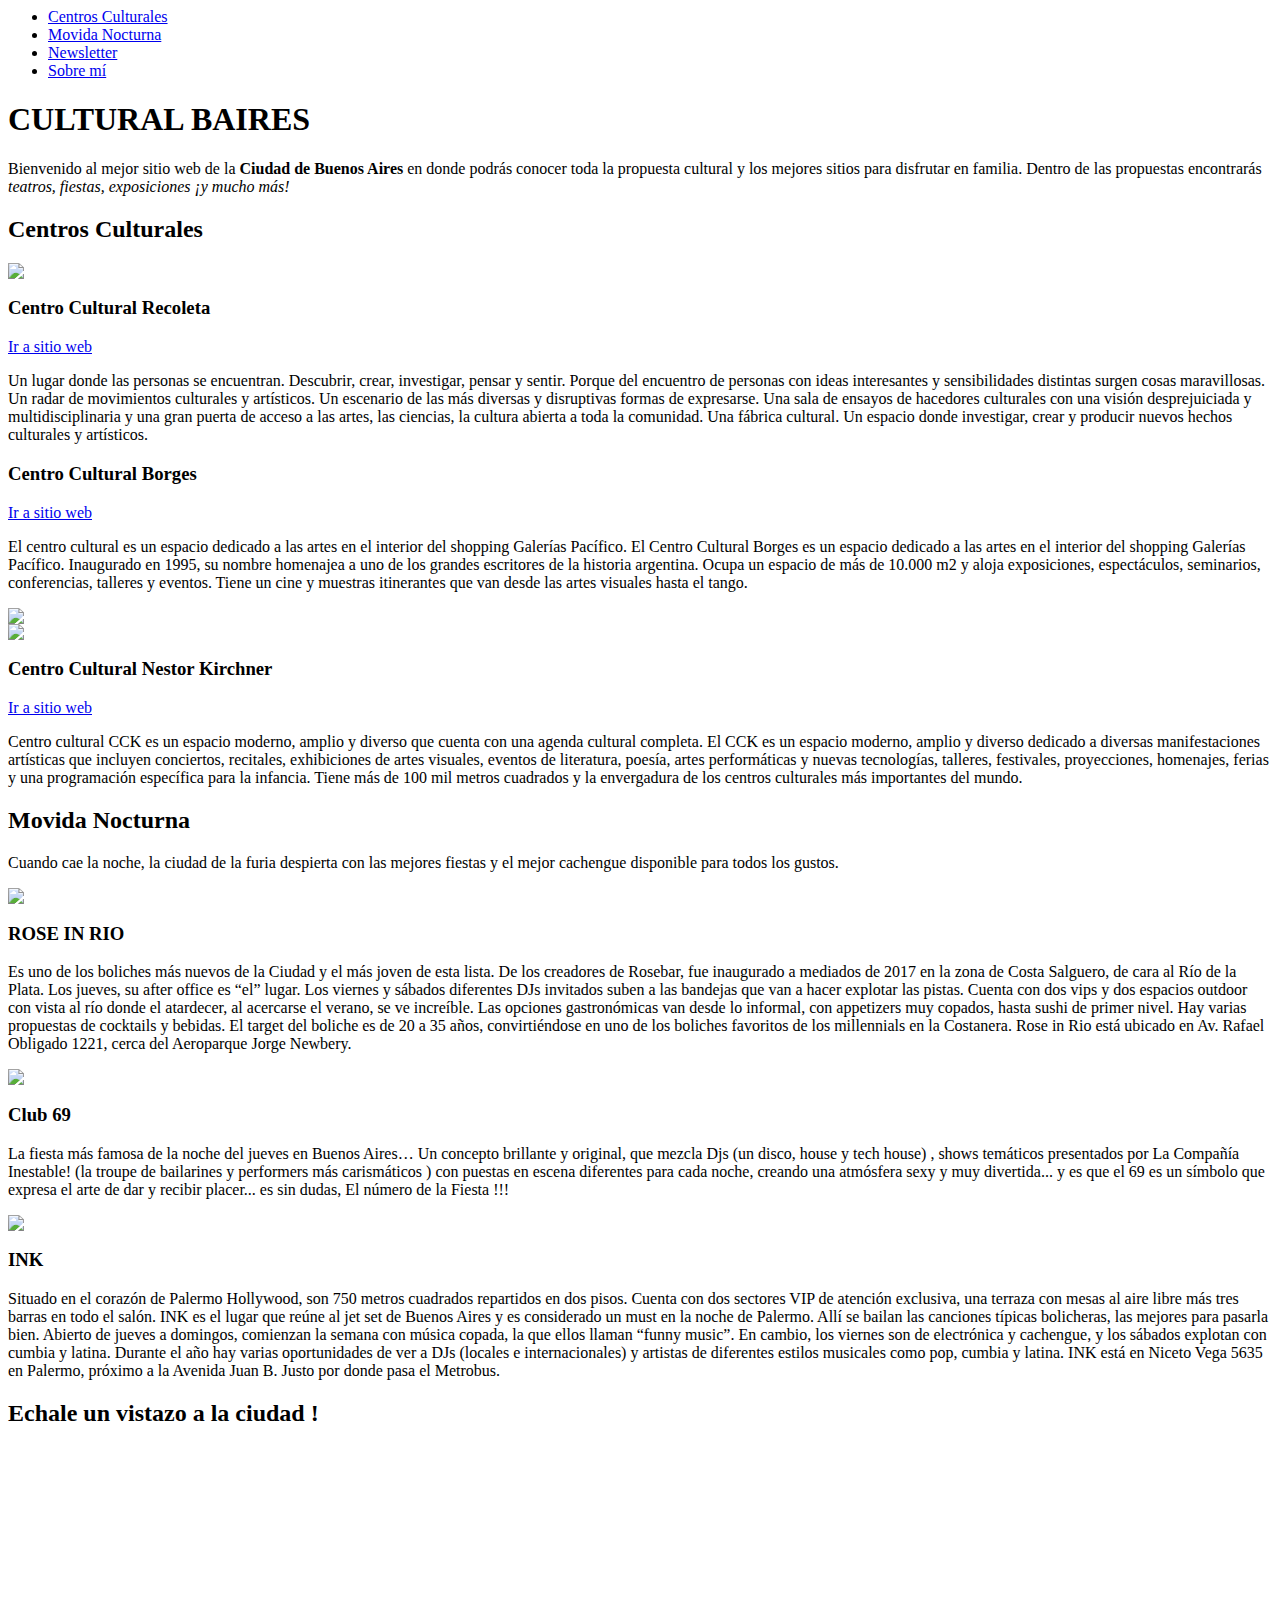
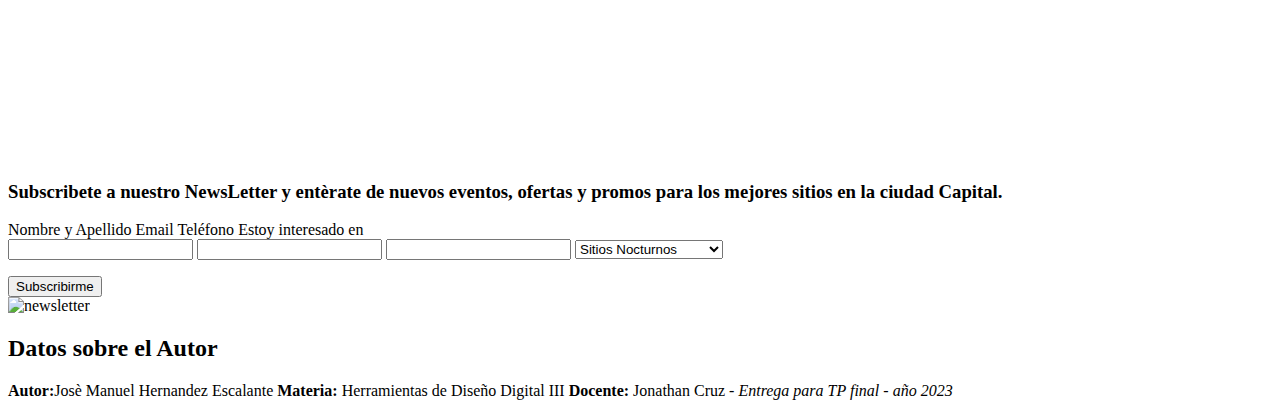
==== index.html @ 1511f548 "primer" ====
<html>
  <head>
    <link rel="preconnect" href="https://fonts.googleapis.com" />
    <link rel="preconnect" href="https://fonts.gstatic.com" crossorigin />
    <link
      href="https://fonts.googleapis.com/css2?family=Ysabeau+Infant:ital,wght@0,100;0,500;1,100;1,200;1,500&display=swap"
      rel="stylesheet"
    />
    <link rel="stylesheet" href="css/style.css" />
    <title>Cultural Baires</title>
  </head>
  <body>
    <header>
  <ul>
        <li><a href="#centros-culturales">Centros Culturales </a></li>
        <li><a href="#movida-nocturna">Movida Nocturna </a></li>
        <li><a href="#newsletter">Newsletter </a></li>
        <li><a href="#sobre-mi">Sobre mí </a></li>
      </ul>
    
    </header>
    <main>
      <h1 style="position: sticky;">CULTURAL BAIRES</h1>
      <p class="intro">
        Bienvenido al mejor sitio web de la <b>Ciudad de Buenos Aires</b> en
        donde podrás conocer toda la propuesta cultural y los mejores sitios
        para disfrutar en familia. Dentro de las propuestas encontrarás
        <i>teatros, fiestas, exposiciones ¡y mucho más!</i>
      </p>

      <section id="centros-culturales">
        <h2>Centros Culturales</h2>
        <div class="cultural-box">
          <img
            class="imagen-cultural imagen-cultural-border-violeta"
            src="images/centro-cultural-recoleta.jpg"
          />

          <div class="tarjeta-cultura tarjeta-cultura-amarillo">
            <h3>Centro Cultural Recoleta</h3>
            <a href="http://www.centroculturalrecoleta.org/">Ir a sitio web</a>
            <p>
              Un lugar donde las personas se encuentran. Descubrir, crear,
              investigar, pensar y sentir. Porque del encuentro de personas con
              ideas interesantes y sensibilidades distintas surgen cosas
              maravillosas. Un radar de movimientos culturales y artísticos. Un
              escenario de las más diversas y disruptivas formas de expresarse.
              Una sala de ensayos de hacedores culturales con una visión
              desprejuiciada y multidisciplinaria y una gran puerta de acceso a
              las artes, las ciencias, la cultura abierta a toda la comunidad.
              Una fábrica cultural. Un espacio donde investigar, crear y
              producir nuevos hechos culturales y artísticos.
            </p>
          </div>
        </div>

        <div class="cultural-box">
          <div class="tarjeta-cultura tarjeta-cultura-verde">
            <h3>Centro Cultural Borges</h3>
            <a
              href="https://turismo.buenosaires.gob.ar/es/otros-establecimientos/centro-cultural-borges"
              >Ir a sitio web</a
            >
            <p>
              El centro cultural es un espacio dedicado a las artes en el
              interior del shopping Galerías Pacífico. El Centro Cultural Borges
              es un espacio dedicado a las artes en el interior del shopping
              Galerías Pacífico. Inaugurado en 1995, su nombre homenajea a uno
              de los grandes escritores de la historia argentina. Ocupa un
              espacio de más de 10.000 m2 y aloja exposiciones, espectáculos,
              seminarios, conferencias, talleres y eventos. Tiene un cine y
              muestras itinerantes que van desde las artes visuales hasta el
              tango.
            </p>
          </div>
          <img
            class="imagen-cultural imagen-cultural-border-azul"
            src="images/centro-cultural-borges.jpg"
          />
        </div>

        <div class="cultural-box"> 
<img
          class="imagen-cultural imagen-cultural-border-violeta"
          src="images/cck.jpg"
        />
        <div class="tarjeta-cultura tarjeta-cultura-amarillo">
        <h3>Centro Cultural Nestor Kirchner</h3>
        <a
          href="https://turismo.buenosaires.gob.ar/es/otros-establecimientos/cck"
          >Ir a sitio web</a
        >
        <p>
          Centro cultural CCK es un espacio moderno, amplio y diverso que cuenta
          con una agenda cultural completa. El CCK es un espacio moderno, amplio
          y diverso dedicado a diversas manifestaciones artísticas que incluyen
          conciertos, recitales, exhibiciones de artes visuales, eventos de
          literatura, poesía, artes performáticas y nuevas tecnologías,
          talleres, festivales, proyecciones, homenajes, ferias y una
          programación específica para la infancia. Tiene más de 100 mil metros
          cuadrados y la envergadura de los centros culturales más importantes
          del mundo.
        </p>

        </div>
        
      </section>

      <section id="movida-nocturna">
        <h2>Movida Nocturna</h2>
        <p class="intro-movida">
          Cuando cae la noche, la ciudad de la furia despierta con las mejores
          fiestas y el mejor cachengue disponible para todos los gustos.
        </p>

       
<div class="movida-box">
 <div class="parrafo-movida">
 <img class="movida-imagen" src="images/rose-in-rio.jpg" />
 <h3>ROSE IN RIO</h3>
        <p>
          Es uno de los boliches más nuevos de la Ciudad y el más joven de esta
          lista. De los creadores de Rosebar, fue inaugurado a mediados de 2017
          en la zona de Costa Salguero, de cara al Río de la Plata. Los jueves,
          su after office es “el” lugar. Los viernes y sábados diferentes DJs
          invitados suben a las bandejas que van a hacer explotar las pistas.
          Cuenta con dos vips y dos espacios outdoor con vista al río donde el
          atardecer, al acercarse el verano, se ve increíble. Las opciones
          gastronómicas van desde lo informal, con appetizers muy copados, hasta
          sushi de primer nivel. Hay varias propuestas de cocktails y bebidas.
          El target del boliche es de 20 a 35 años, convirtiéndose en uno de los
          boliches favoritos de los millennials en la Costanera. Rose in Rio
          está ubicado en Av. Rafael Obligado 1221, cerca del Aeroparque Jorge
          Newbery.
        </p>
        </div>
       
        <div class="parrafo-movida">
        <img class="movida-imagen" src="images/club-69.jpg" />
        <h3>Club 69</h3>
        <p>
          La fiesta más famosa de la noche del jueves en Buenos Aires… Un
          concepto brillante y original, que mezcla Djs (un disco, house y tech
          house) , shows temáticos presentados por La Compañía Inestable! (la
          troupe de bailarines y performers más carismáticos ) con puestas en
          escena diferentes para cada noche, creando una atmósfera sexy y muy
          divertida... y es que el 69 es un símbolo que expresa el arte de dar y
          recibir placer... es sin dudas, El número de la Fiesta !!!
        </p>
        </div>

        <div class="parrafo-movida">
 <img class="movida-imagen" src="images/ink.jfif" />
        <h3>INK</h3>
        <p>
          Situado en el corazón de Palermo Hollywood, son 750 metros cuadrados
          repartidos en dos pisos. Cuenta con dos sectores VIP de atención
          exclusiva, una terraza con mesas al aire libre más tres barras en todo
          el salón. INK es el lugar que reúne al jet set de Buenos Aires y es
          considerado un must en la noche de Palermo. Allí se bailan las
          canciones típicas bolicheras, las mejores para pasarla bien. Abierto
          de jueves a domingos, comienzan la semana con música copada, la que
          ellos llaman “funny music”. En cambio, los viernes son de electrónica
          y cachengue, y los sábados explotan con cumbia y latina. Durante el
          año hay varias oportunidades de ver a DJs (locales e internacionales)
          y artistas de diferentes estilos musicales como pop, cumbia y latina.
          INK está en Niceto Vega 5635 en Palermo, próximo a la Avenida Juan B.
          Justo por donde pasa el Metrobus.
        </p>

        </div>

</div>
       
       
      </section>

      <h2> Echale un vistazo a la ciudad ! </h2>

<div class="video">
  <iframe 
        width="560"
        height="315"
        src="https://www.youtube.com/embed/fC96mBBFLbI"
        title="YouTube video player"
        frameborder="0"
        allow="accelerometer; autoplay; clipboard-write; encrypted-media; gyroscope; picture-in-picture; web-share"
        allowfullscreen
      ></iframe>


</div>
    
      <section id="newsletter">
        <h3 class="titulo-newsletter">
          Subscribete a nuestro NewsLetter y entèrate de nuevos eventos, ofertas
          y promos para los mejores sitios en la ciudad Capital.
        </h3>

        <div class="form-general"> 
<div>
<div class="form-box"> 

            <div class="form-label">
 <label>Nombre y Apellido</label>
 <label>Email</label>
<label>Teléfono</label> 
<label>Estoy interesado en </label>
        </div>

             <form action="SolicitudEnviada.html">
          <div class="form-label">
          <input type="text" />
<input type="email" />
          <input type="tel" />
 <select>
            <option value="1">Sitios Nocturnos</option>
            <option value="2">Sitios Gastronómicos</option>
            <option value="3">Centros Culturales</option>
            <option value="4">Movida Bohemia</option>
          </select>

          </div>
        </div>
      
            

          
          

          


         
         

          <button type="submit">Subscribirme</button>
        </form>
        </div>

        <div>
<img class="notificacion" src="images/newsletter.png" alt="newsletter">

        </div>


        </div>
        
        
     
      </section>

      <footer id="sobre-mi">
        <h2>Datos sobre el Autor</h2>
        <p class="autor">
          <b> Autor:</b>Josè Manuel Hernandez Escalante 
          <b> Materia:</b> Herramientas de Diseño
          Digital III <b> Docente:</b> Jonathan Cruz - 
          <i>Entrega para TP final - año 2023</i>
        </p>
      </footer>
    </main>
  </body>
</html>
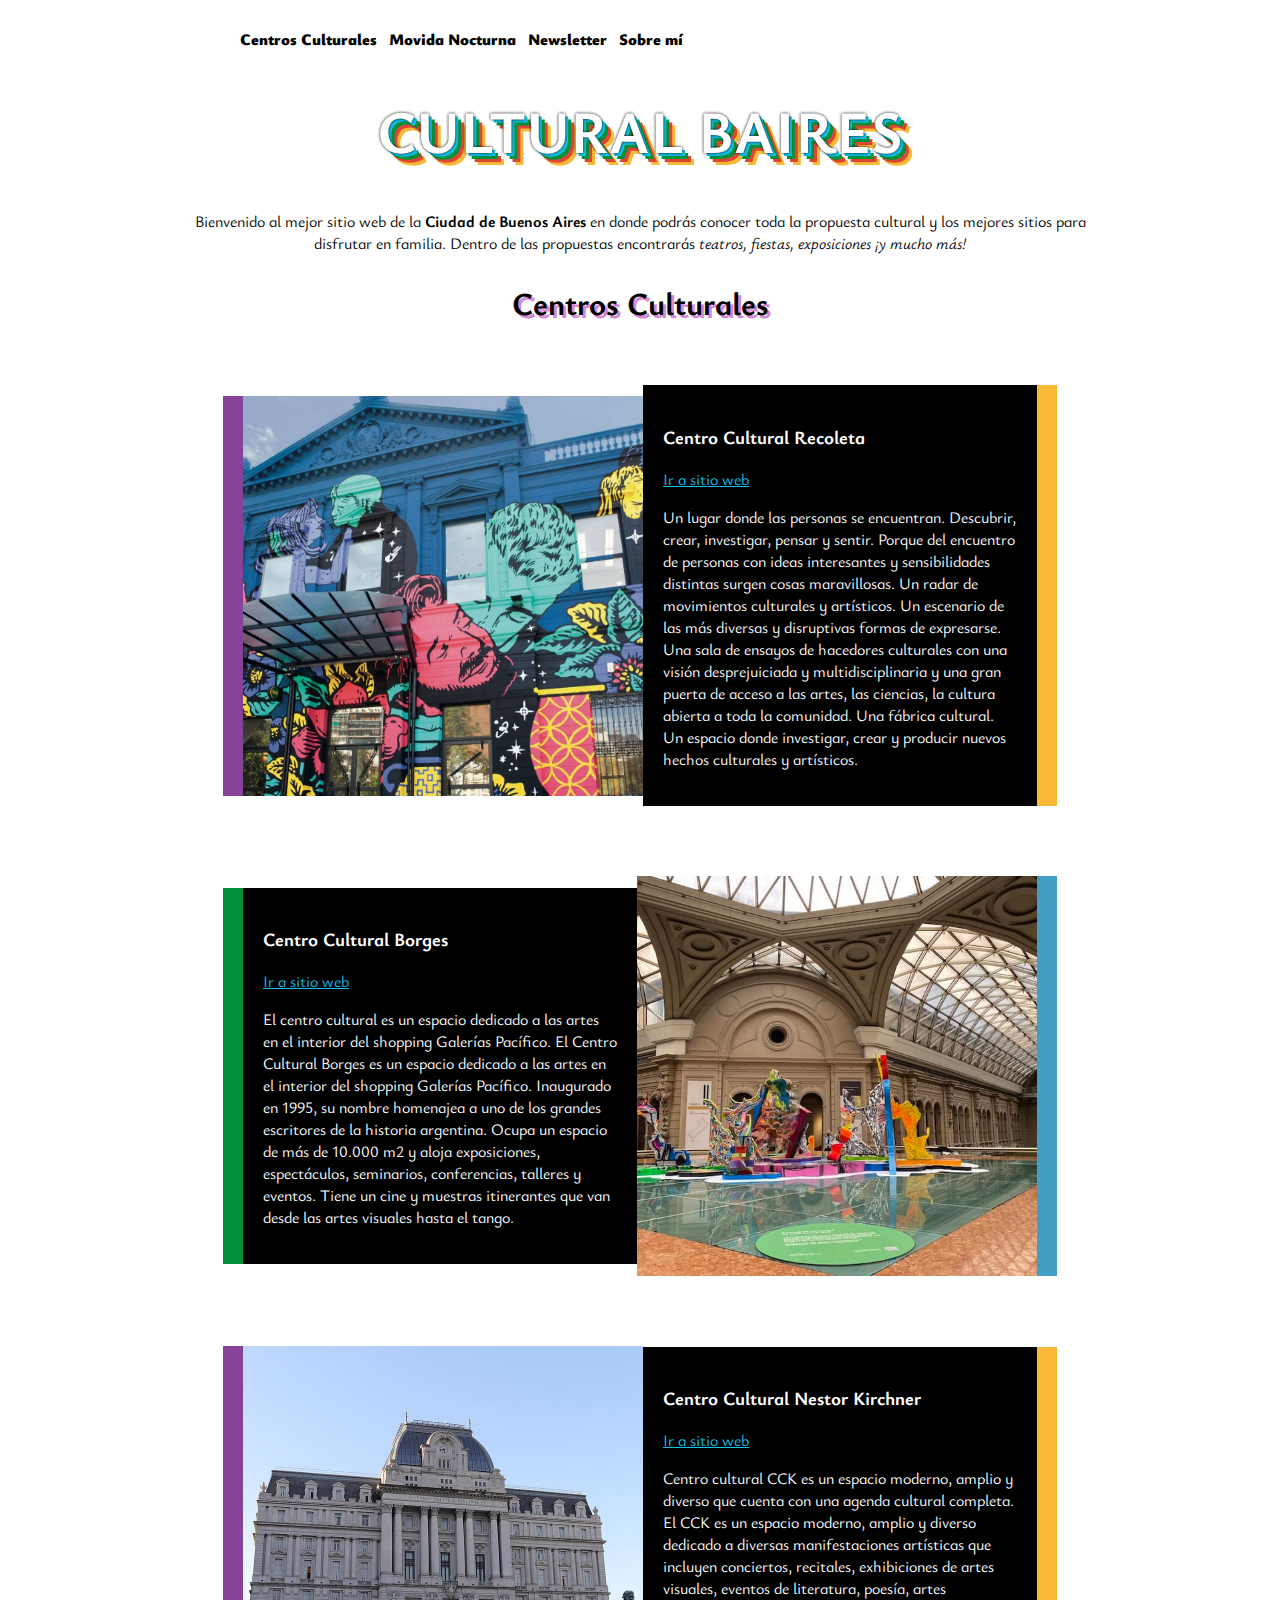
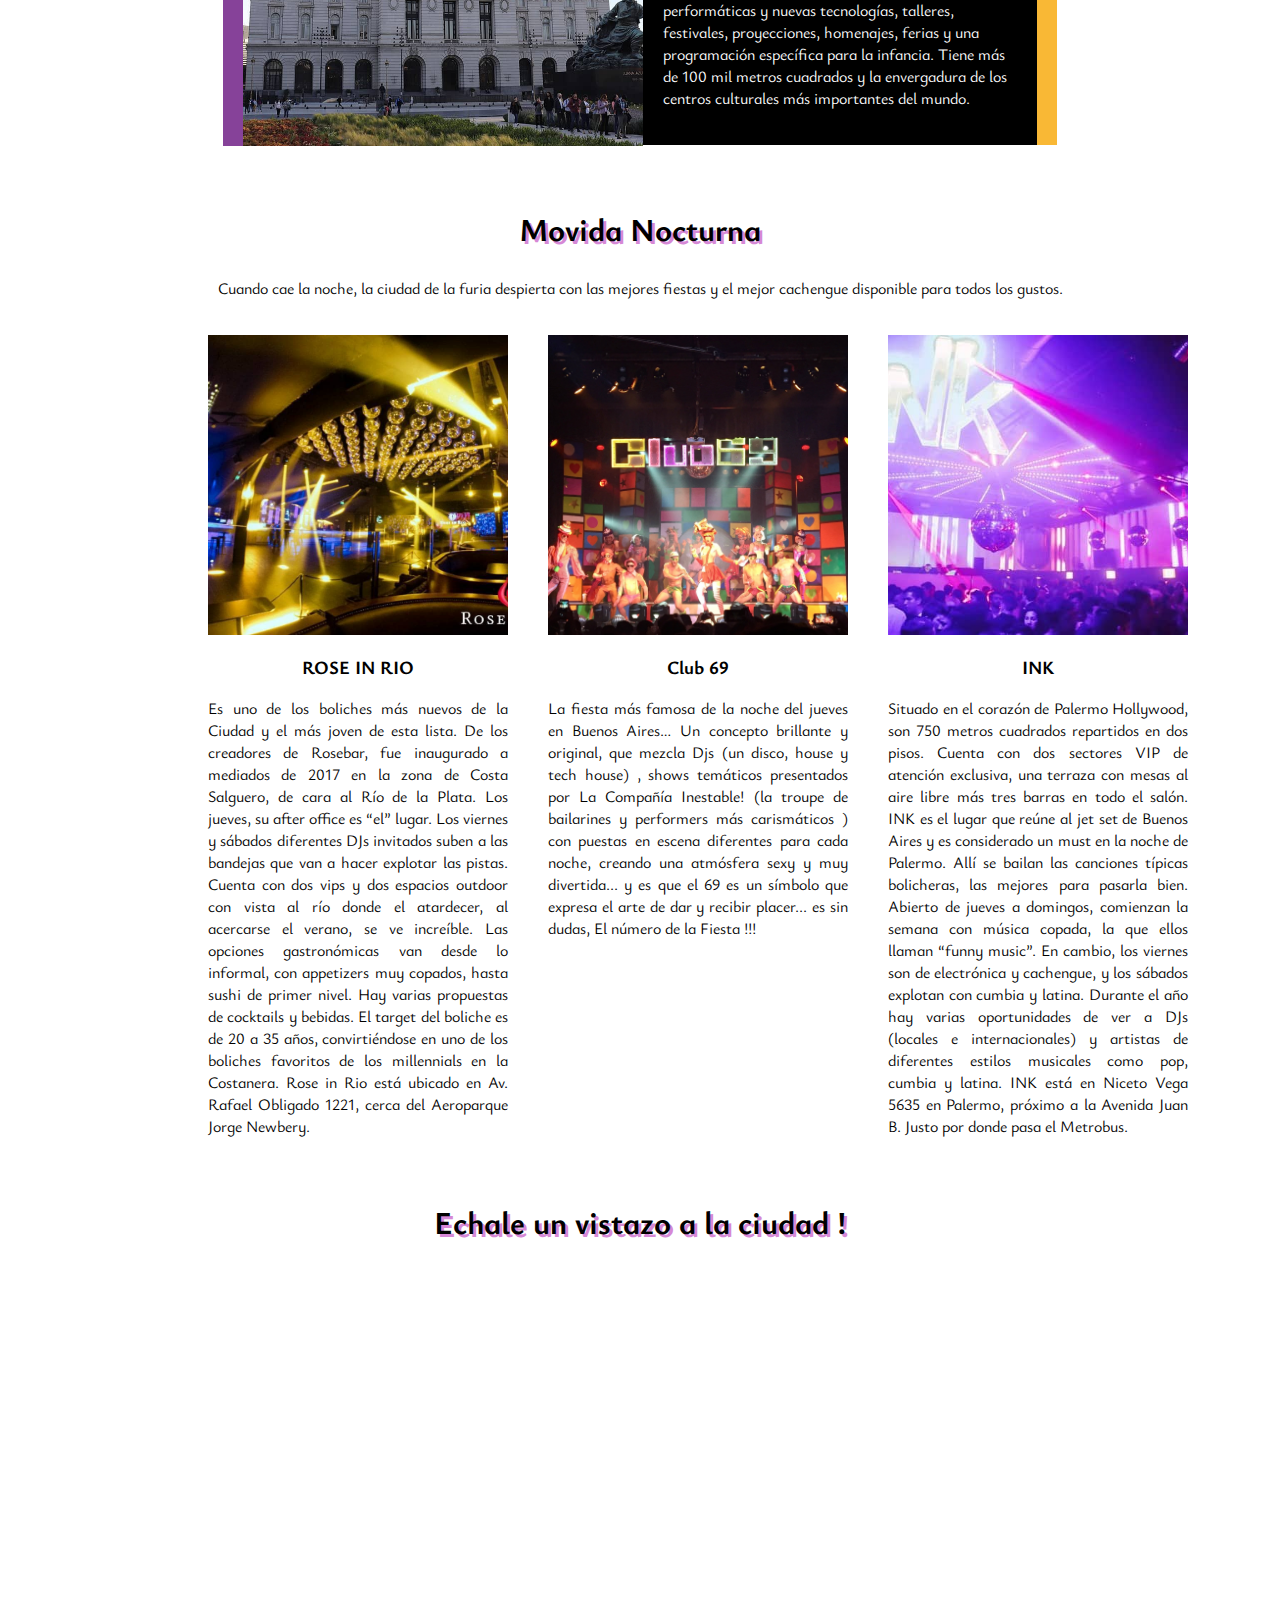
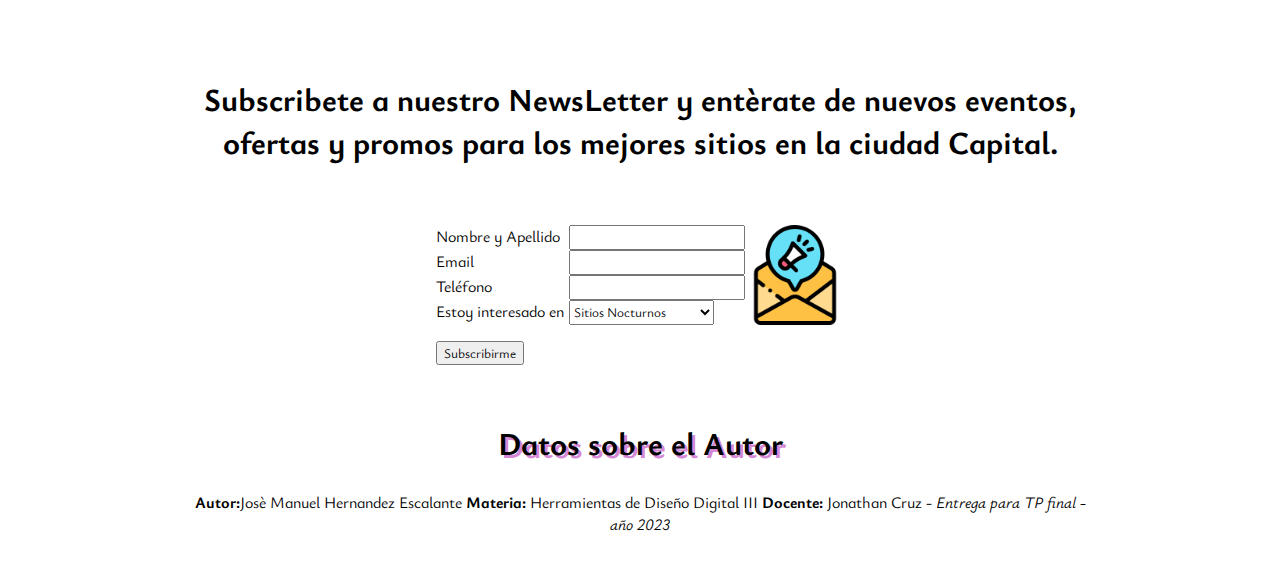
==== commit 963c6976: "Update index.html" ====
--- a/index.html
+++ b/index.html
@@ -208,7 +208,7 @@
 <label>Estoy interesado en </label>
         </div>
 
-             <form action="SolicitudEnviada.html">
+             <form action="pages/SolicitudEnviada.html">
           <div class="form-label">
           <input type="text" />
 <input type="email" />
--- a/css/style.css
+++ b/css/style.css
@@ -0,0 +1,146 @@
+* {
+  font-family: "Ysabeau Infant", sans-serif;
+}
+
+body {
+  padding: 20px 180px;
+}
+h1 {
+  display: block;
+}
+header ul {
+  list-style-type: none;
+  overflow: hidden;
+}
+
+header li {
+  float: left;
+}
+
+header li a {
+  text-decoration: none;
+  color: black;
+  padding-left: 12px;
+  font-weight: 900;
+}
+
+header li a:hover {
+  color: green;
+}
+
+h1 {
+  text-align: center;
+  font-size: 60px;
+  color: white;
+  text-shadow: 0px 0px 3px black, 3px 3px 0px #13c0e8, 6px 6px 0px #00903a,
+    9px 9px 0px #de4634, 12px 12px 0px #f9b835;
+}
+
+.intro {
+  text-align: center;
+}
+
+.imagen-cultural {
+  object-fit: cover;
+  width: 400px;
+  height: 400px;
+}
+
+.imagen-cultural-border-violeta {
+  border-left: 20px solid #864299;
+}
+
+.imagen-cultural-border-azul {
+  border-right: 20px solid #419fc4;
+}
+
+.tarjeta-cultura {
+  padding: 20px;
+  background-color: black;
+  color: white;
+  width: 500px;
+  height: fit-content;
+}
+
+.tarjeta-cultura-amarillo {
+  border-right: 20px solid #f9b835;
+}
+
+.tarjeta-cultura-verde {
+  border-left: 20px solid #00903a;
+}
+
+.cultural-box {
+  display: flex;
+  justify-content: center;
+  align-items: center;
+  padding: 35px;
+}
+
+.cultural-box a {
+  color: #13c0e8;
+}
+
+.movida-imagen {
+  object-fit: cover;
+  width: 300px;
+  height: 300px;
+}
+
+.parrafo-movida {
+  width: 33.3%;
+  text-align: center;
+  padding: 20px;
+}
+.parrafo-movida p {
+  text-align: justify;
+}
+
+.movida-box {
+  display: flex;
+}
+
+h2 {
+  text-align: center;
+  font-size: xx-large;
+  text-shadow: 3px 3px 0px rgb(214, 136, 214);
+}
+
+.video {
+  text-align: center;
+  padding: 30px;
+}
+
+.intro-movida {
+  text-align: center;
+}
+
+.form-label label,
+input,
+select {
+  display: block;
+  height: 25px;
+  padding-right: 5px;
+}
+
+.form-box {
+  display: flex;
+}
+
+.autor {
+  text-align: center;
+}
+
+.form-general {
+  display: flex;
+  justify-content: center;
+  padding: 30px;
+}
+.notificacion {
+  height: 100px;
+}
+
+.titulo-newsletter {
+  text-align: center;
+  font-size: xx-large;
+}
